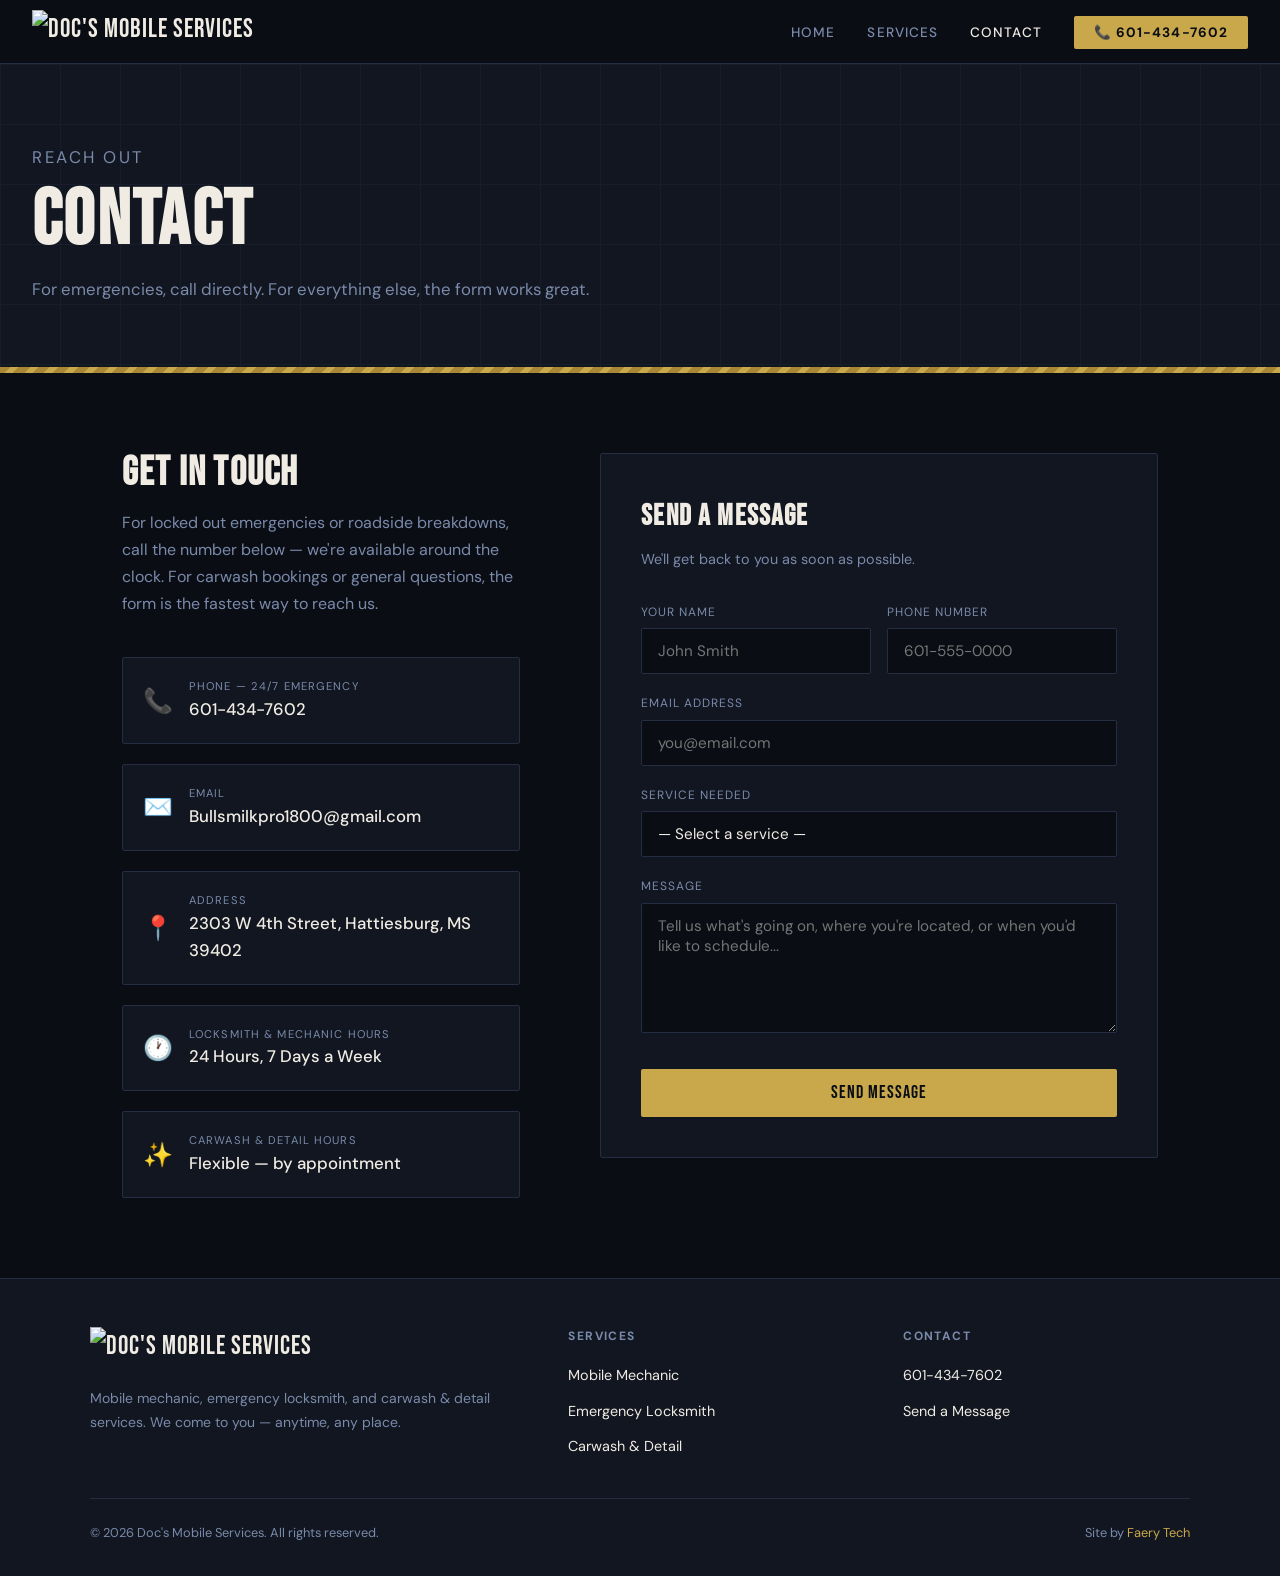
==== contact.html @ c65fbb54 "initial commit" ====
<!DOCTYPE html>
<html lang="en">
<head>
  <meta charset="UTF-8" />
  <meta name="viewport" content="width=device-width, initial-scale=1.0" />
  <title>Contact | Doc's Mobile Services</title>
  <meta name="description" content="Get in touch with Doc's Mobile Services. Call 601-434-7602 for emergency locksmith or mobile mechanic services, or send a message for carwash and detail bookings." />

  <meta property="og:title" content="Contact | Doc's Mobile Services" />
  <meta property="og:description" content="Call 601-434-7602 or send a message. Mobile mechanic, locksmith, and carwash services — anytime, any place." />
  <meta property="og:type" content="website" />

  <link rel="canonical" href="https://mobiledoc.com/contact.html" />
  <link rel="stylesheet" href="styles.css" />
</head>
<body>

  <!-- =====================================================
       NAVBAR
  ===================================================== -->
  <nav class="navbar">
    <a href="index.html" class="nav-logo">
      <img src="Images/mobiledoclogo.png" alt="Doc's Mobile Services" />
    </a>
    <ul class="nav-links">
      <li><a href="index.html">Home</a></li>
      <li><a href="services.html">Services</a></li>
      <li><a href="contact.html" class="active">Contact</a></li>
      <li><a href="tel:6014347602" class="nav-cta">📞 601-434-7602</a></li>
    </ul>
    <button class="nav-toggle" id="nav-toggle" aria-label="Toggle menu">
      <span></span><span></span><span></span>
    </button>
  </nav>

  <nav class="mobile-nav" id="mobile-nav">
    <a href="index.html">Home</a>
    <a href="services.html">Services</a>
    <a href="contact.html">Contact</a>
    <a href="tel:6014347602" class="mobile-cta">📞 Call Now — 601-434-7602</a>
  </nav>

  <!-- =====================================================
       PAGE HERO
  ===================================================== -->
  <section class="page-hero">
    <div class="page-hero-inner">
      <p class="section-label">Reach Out</p>
      <h1>CONTACT</h1>
      <p>For emergencies, call directly. For everything else, the form works great.</p>
    </div>
  </section>

  <div class="stripe-accent"></div>

  <!-- =====================================================
       CONTACT LAYOUT
  ===================================================== -->
  <div class="contact-layout">

    <!-- Left: contact info -->
    <div class="contact-info">
      <h2>GET IN TOUCH</h2>
      <p>
        For locked out emergencies or roadside breakdowns, call the number below —
        we're available around the clock. For carwash bookings or general questions,
        the form is the fastest way to reach us.
      </p>

      <div class="contact-method">

        <a href="tel:6014347602" class="contact-item">
          <span class="icon">📞</span>
          <div class="contact-detail">
            <span class="contact-label">Phone — 24/7 Emergency</span>
            <span class="contact-value">601-434-7602</span>
          </div>
        </a>

        <a href="mailto:Bullsmilkpro1800@gmail.com" class="contact-item">
          <span class="icon">✉️</span>
          <div class="contact-detail">
            <span class="contact-label">Email</span>
            <span class="contact-value">Bullsmilkpro1800@gmail.com</span>
          </div>
        </a>

        <div class="contact-item">
          <span class="icon">📍</span>
          <div class="contact-detail">
            <span class="contact-label">Address</span>
            <span class="contact-value">2303 W 4th Street, Hattiesburg, MS 39402</span>
          </div>
        </div>

        <div class="contact-item">
          <span class="icon">🕐</span>
          <div class="contact-detail">
            <span class="contact-label">Locksmith & Mechanic Hours</span>
            <span class="contact-value">24 Hours, 7 Days a Week</span>
          </div>
        </div>

        <div class="contact-item">
          <span class="icon">✨</span>
          <div class="contact-detail">
            <span class="contact-label">Carwash & Detail Hours</span>
            <span class="contact-value">Flexible — by appointment</span>
          </div>
        </div>

      </div>
    </div>

    <!-- Right: contact form -->
    <div class="contact-form-wrap">
      <h3>SEND A MESSAGE</h3>
      <p class="form-sub">We'll get back to you as soon as possible.</p>

      <form id="contact-form">
        <!-- Web3Forms access key — replace with Doc's key once generated -->
        <input type="hidden" name="access_key" value="ACCESS_KEY_HERE" />
        <input type="hidden" name="subject" value="New message — Doc's Mobile Services" />
        <input type="checkbox" name="botcheck" style="display:none;" />

        <div class="form-row">
          <div class="form-group">
            <label for="name">Your Name</label>
            <input type="text" id="name" name="name" placeholder="John Smith" required />
          </div>
          <div class="form-group">
            <label for="phone">Phone Number</label>
            <input type="tel" id="phone" name="phone" placeholder="601-555-0000" />
          </div>
        </div>

        <div class="form-group">
          <label for="email">Email Address</label>
          <input type="email" id="email" name="email" placeholder="you@email.com" />
        </div>

        <div class="form-group">
          <label for="service">Service Needed</label>
          <select id="service" name="service">
            <option value="">— Select a service —</option>
            <option value="flat">Mobile Flat Repair</option>
            <option value="mechanic">Mobile Mechanic / Repair</option>
            <option value="tow">Towing Service</option>
            <option value="junk">Junk Car Buyout</option>
            <option value="locksmith">Emergency Locksmith</option>
            <option value="carwash">Carwash & Detail</option>
            <option value="other">Other / Not Sure</option>
          </select>
        </div>

        <div class="form-group">
          <label for="message">Message</label>
          <textarea id="message" name="message" placeholder="Tell us what's going on, where you're located, or when you'd like to schedule..." required></textarea>
        </div>

        <button type="submit" class="btn-primary form-submit">Send Message</button>

        <div class="form-success" id="form-success">
          ✓ Message sent! We'll be in touch soon. For emergencies, call 601-434-7602.
        </div>
      </form>
    </div>

  </div>

  <!-- =====================================================
       FOOTER
  ===================================================== -->
  <footer class="footer">
    <div class="footer-inner">
      <div class="footer-brand">
        <div class="nav-logo"><img src="Images/mobiledoclogo.png" alt="Doc's Mobile Services" /></div>
        <p>Mobile mechanic, emergency locksmith, and carwash & detail services. We come to you — anytime, any place.</p>
      </div>
      <div class="footer-col">
        <h4>Services</h4>
        <ul>
          <li><a href="services.html#mechanic">Mobile Mechanic</a></li>
          <li><a href="services.html#locksmith">Emergency Locksmith</a></li>
          <li><a href="services.html#carwash">Carwash & Detail</a></li>
        </ul>
      </div>
      <div class="footer-col">
        <h4>Contact</h4>
        <ul>
          <li><a href="tel:6014347602">601-434-7602</a></li>
          <li><a href="contact.html">Send a Message</a></li>
        </ul>
      </div>
    </div>
    <div class="footer-bottom">
      <p>© 2026 Doc's Mobile Services. All rights reserved.</p>
      <p>Site by <a href="https://faerytech.net" target="_blank">Faery Tech</a></p>
    </div>
  </footer>

  <script src="main.js"></script>
</body>
</html>
---- styles.css ----
/* ============================================================
   DOC'S MOBILE SERVICES — Main Stylesheet
   Flat file structure, no inline CSS
   Fonts: Bebas Neue (headings) + DM Sans (body)
   ============================================================ */

@import url('https://fonts.googleapis.com/css2?family=Bebas+Neue&family=DM+Sans:wght@300;400;500;700&display=swap');

/* ============================================================
   CSS VARIABLES
   ============================================================ */
:root {
  --black:      #0a0d14;
  --dark:       #111620;
  --card:       #181e2e;
  --border:     #252d42;
  --amber:      #c9a84c;   /* logo gold */
  --amber-dark: #a88836;
  --white:      #f0ece4;
  --muted:      #7a8aaa;
  --font-head:  'Bebas Neue', sans-serif;
  --font-body:  'DM Sans', sans-serif;
}

/* ============================================================
   RESET & BASE
   ============================================================ */
*, *::before, *::after {
  box-sizing: border-box;
  margin: 0;
  padding: 0;
}

html {
  scroll-behavior: smooth;
}

body {
  background-color: var(--black);
  color: var(--white);
  font-family: var(--font-body);
  font-size: 1rem;
  line-height: 1.6;
  overflow-x: hidden;
}

img {
  max-width: 100%;
  display: block;
}

a {
  color: inherit;
  text-decoration: none;
}

ul {
  list-style: none;
}

/* ============================================================
   DIAGONAL STRIPE UTILITY (caution-tape motif)
   ============================================================ */
.stripe-accent {
  background: repeating-linear-gradient(
    -45deg,
    var(--amber),
    var(--amber) 6px,
    var(--amber-dark) 6px,
    var(--amber-dark) 14px
  );
  height: 6px;
  width: 100%;
}

/* ============================================================
   NAVBAR
   ============================================================ */
.navbar {
  position: sticky;
  top: 0;
  z-index: 100;
  background-color: var(--black);
  border-bottom: 1px solid var(--border);
  padding: 0 2rem;
  display: flex;
  align-items: center;
  justify-content: space-between;
  height: 64px;
}

.nav-logo {
  font-family: var(--font-head);
  font-size: 1.6rem;
  letter-spacing: 0.04em;
  color: var(--white);
  display: flex;
  align-items: center;
  gap: 0.5rem;
}

.nav-logo img {
  height: 44px;
  width: auto;
  object-fit: contain;
}

.nav-logo span.accent {
  color: var(--amber);
}

.nav-links {
  display: flex;
  gap: 2rem;
  align-items: center;
}

.nav-links a {
  font-size: 0.85rem;
  font-weight: 500;
  letter-spacing: 0.08em;
  text-transform: uppercase;
  color: var(--muted);
  transition: color 0.2s;
}

.nav-links a:hover,
.nav-links a.active {
  color: var(--white);
}

.nav-cta {
  background-color: var(--amber);
  color: var(--black) !important;
  padding: 0.5rem 1.25rem;
  font-weight: 700 !important;
  border-radius: 2px;
}

.nav-cta:hover {
  background-color: var(--amber-dark);
  color: var(--black) !important;
}

/* Mobile nav toggle */
.nav-toggle {
  display: none;
  flex-direction: column;
  gap: 5px;
  cursor: pointer;
  padding: 4px;
  background: none;
  border: none;
}

.nav-toggle span {
  display: block;
  width: 24px;
  height: 2px;
  background: var(--white);
  transition: all 0.3s;
}

/* Mobile nav open state */
.nav-toggle.open span:nth-child(1) { transform: translateY(7px) rotate(45deg); }
.nav-toggle.open span:nth-child(2) { opacity: 0; }
.nav-toggle.open span:nth-child(3) { transform: translateY(-7px) rotate(-45deg); }

.mobile-nav {
  display: none;
  flex-direction: column;
  position: fixed;
  top: 64px;
  left: 0;
  width: 100%;
  background: var(--dark);
  border-bottom: 2px solid var(--amber);
  padding: 1.5rem 2rem;
  gap: 1.25rem;
  z-index: 99;
}

.mobile-nav a {
  font-size: 1rem;
  font-weight: 500;
  text-transform: uppercase;
  letter-spacing: 0.08em;
  color: var(--white);
}

.mobile-nav a.mobile-cta {
  color: var(--amber);
  font-weight: 700;
}

.mobile-nav.open {
  display: flex;
}

/* ============================================================
   HERO
   ============================================================ */
.hero {
  position: relative;
  min-height: 90vh;
  display: flex;
  align-items: center;
  background-color: var(--dark);
  overflow: hidden;
}

/* Grid texture overlay */
.hero::before {
  content: '';
  position: absolute;
  inset: 0;
  background-image:
    linear-gradient(var(--border) 1px, transparent 1px),
    linear-gradient(90deg, var(--border) 1px, transparent 1px);
  background-size: 60px 60px;
  opacity: 0.35;
}

/* Navy gradient overlay */
.hero::after {
  content: '';
  position: absolute;
  bottom: -80px;
  right: -80px;
  width: 500px;
  height: 500px;
  background: radial-gradient(circle, rgba(30,58,110,0.35) 0%, transparent 70%);
  pointer-events: none;
}

.hero-inner {
  position: relative;
  z-index: 1;
  max-width: 900px;
  padding: 4rem 2rem;
}

.hero-badge {
  display: inline-flex;
  align-items: center;
  gap: 0.5rem;
  background: rgba(245,166,35,0.12);
  border: 1px solid var(--amber);
  color: var(--amber);
  font-size: 0.75rem;
  font-weight: 700;
  letter-spacing: 0.12em;
  text-transform: uppercase;
  padding: 0.35rem 0.9rem;
  border-radius: 2px;
  margin-bottom: 1.5rem;
}

.hero-badge::before {
  content: '';
  width: 8px;
  height: 8px;
  border-radius: 50%;
  background: var(--amber);
  animation: pulse 2s infinite;
}

@keyframes pulse {
  0%, 100% { opacity: 1; }
  50% { opacity: 0.3; }
}

.hero h1 {
  font-family: var(--font-head);
  font-size: clamp(3.5rem, 9vw, 7.5rem);
  line-height: 0.95;
  letter-spacing: 0.02em;
  margin-bottom: 1.5rem;
}

.hero h1 .line-amber {
  color: var(--amber);
}

.hero-sub {
  font-size: 1.15rem;
  color: var(--muted);
  max-width: 480px;
  margin-bottom: 2.5rem;
  font-weight: 300;
}

.hero-actions {
  display: flex;
  gap: 1rem;
  flex-wrap: wrap;
  align-items: center;
}

.btn-primary {
  display: inline-flex;
  align-items: center;
  gap: 0.5rem;
  background-color: var(--amber);
  color: var(--black);
  font-family: var(--font-head);
  font-size: 1.15rem;
  letter-spacing: 0.06em;
  padding: 0.85rem 2rem;
  border-radius: 2px;
  transition: background-color 0.2s, transform 0.15s;
  border: none;
  cursor: pointer;
}

.btn-primary:hover {
  background-color: var(--amber-dark);
  transform: translateY(-2px);
}

.btn-secondary {
  display: inline-flex;
  align-items: center;
  gap: 0.5rem;
  border: 1px solid var(--border);
  color: var(--white);
  font-size: 0.9rem;
  font-weight: 500;
  padding: 0.85rem 1.75rem;
  border-radius: 2px;
  transition: border-color 0.2s, color 0.2s;
}

.btn-secondary:hover {
  border-color: var(--amber);
  color: var(--amber);
}

.hero-phone {
  margin-top: 3rem;
  padding-top: 2rem;
  border-top: 1px solid var(--border);
  display: flex;
  align-items: baseline;
  gap: 1rem;
  flex-wrap: wrap;
}

.hero-phone .label {
  font-size: 0.75rem;
  text-transform: uppercase;
  letter-spacing: 0.12em;
  color: var(--muted);
}

.hero-phone a {
  font-family: var(--font-head);
  font-size: clamp(2rem, 5vw, 3.2rem);
  letter-spacing: 0.04em;
  color: var(--amber);
  transition: color 0.2s;
}

.hero-phone a:hover {
  color: var(--white);
}

/* ============================================================
   SERVICES STRIP (homepage quick-view)
   ============================================================ */
.services-strip {
  background-color: var(--black);
  padding: 5rem 2rem;
}

.section-label {
  font-size: 0.75rem;
  text-transform: uppercase;
  letter-spacing: 0.15em;
  color: var(--amber);
  margin-bottom: 0.75rem;
}

.section-title {
  font-family: var(--font-head);
  font-size: clamp(2rem, 5vw, 3.5rem);
  letter-spacing: 0.03em;
  margin-bottom: 3rem;
  line-height: 1;
}

.services-grid {
  display: grid;
  grid-template-columns: repeat(auto-fit, minmax(280px, 1fr));
  gap: 1.5px;
  background-color: var(--border);
  border: 1px solid var(--border);
}

.service-card {
  background-color: var(--dark);
  padding: 2.5rem 2rem;
  transition: background-color 0.25s;
  position: relative;
  overflow: hidden;
}

.service-card::after {
  content: '';
  position: absolute;
  bottom: 0;
  left: 0;
  width: 0;
  height: 3px;
  background: var(--amber);
  transition: width 0.3s ease;
}

.service-card:hover {
  background-color: var(--card);
}

.service-card:hover::after {
  width: 100%;
}

.service-icon {
  font-size: 2.5rem;
  margin-bottom: 1.25rem;
  display: block;
}

.service-card h3 {
  font-family: var(--font-head);
  font-size: 1.6rem;
  letter-spacing: 0.04em;
  margin-bottom: 0.75rem;
}

.service-card p {
  color: var(--muted);
  font-size: 0.9rem;
  line-height: 1.6;
}

.service-card .tag {
  display: inline-block;
  margin-top: 1.25rem;
  font-size: 0.7rem;
  font-weight: 700;
  text-transform: uppercase;
  letter-spacing: 0.1em;
  color: var(--amber);
  border: 1px solid color-mix(in srgb, var(--amber) 30%, transparent);
  padding: 0.25rem 0.6rem;
  border-radius: 2px;
}

/* ============================================================
   WHY SECTION
   ============================================================ */
.why-section {
  padding: 5rem 2rem;
  background-color: var(--dark);
}

.why-inner {
  max-width: 1100px;
  margin: 0 auto;
  display: grid;
  grid-template-columns: 1fr 1fr;
  gap: 4rem;
  align-items: center;
}

.why-text .section-title {
  margin-bottom: 1.5rem;
}

.why-text p {
  color: var(--muted);
  margin-bottom: 2rem;
  font-size: 1rem;
  line-height: 1.75;
}

.why-stats {
  display: grid;
  grid-template-columns: 1fr 1fr;
  gap: 1.5rem;
}

.stat-box {
  background: var(--card);
  border: 1px solid var(--border);
  padding: 1.5rem;
  border-radius: 2px;
}

.stat-box .number {
  font-family: var(--font-head);
  font-size: 2.5rem;
  color: var(--amber);
  letter-spacing: 0.04em;
  line-height: 1;
  margin-bottom: 0.25rem;
}

.stat-box .stat-label {
  font-size: 0.8rem;
  color: var(--muted);
  text-transform: uppercase;
  letter-spacing: 0.08em;
}

/* ============================================================
   CTA BAND
   ============================================================ */
.cta-band {
  background-color: var(--amber);
  padding: 3.5rem 2rem;
  text-align: center;
}

.cta-band h2 {
  font-family: var(--font-head);
  font-size: clamp(2rem, 5vw, 3.5rem);
  color: var(--black);
  letter-spacing: 0.03em;
  margin-bottom: 0.5rem;
}

.cta-band p {
  color: rgba(0,0,0,0.6);
  margin-bottom: 1.75rem;
}

.btn-dark {
  display: inline-flex;
  align-items: center;
  gap: 0.5rem;
  background-color: var(--black);
  color: var(--white);
  font-family: var(--font-head);
  font-size: 1.2rem;
  letter-spacing: 0.06em;
  padding: 0.9rem 2.25rem;
  border-radius: 2px;
  transition: background-color 0.2s;
  border: none;
  cursor: pointer;
}

.btn-dark:hover {
  background-color: #222;
}

/* ============================================================
   SERVICES PAGE — Full Cards
   ============================================================ */
.page-hero {
  background-color: var(--dark);
  padding: 5rem 2rem 4rem;
  position: relative;
  overflow: hidden;
}

.page-hero::before {
  content: '';
  position: absolute;
  inset: 0;
  background-image:
    linear-gradient(var(--border) 1px, transparent 1px),
    linear-gradient(90deg, var(--border) 1px, transparent 1px);
  background-size: 60px 60px;
  opacity: 0.3;
}

.page-hero-inner {
  position: relative;
  z-index: 1;
  max-width: 700px;
}

.page-hero h1 {
  font-family: var(--font-head);
  font-size: clamp(2.5rem, 6vw, 5rem);
  line-height: 1;
  letter-spacing: 0.03em;
  margin-bottom: 1rem;
}

.page-hero p {
  color: var(--muted);
  font-size: 1.05rem;
}

.services-full {
  padding: 5rem 2rem;
  max-width: 1100px;
  margin: 0 auto;
  display: flex;
  flex-direction: column;
  gap: 3rem;
}

.service-full-card {
  background-color: var(--dark);
  border: 1px solid var(--border);
  border-left: 4px solid var(--amber);
  padding: 2.5rem;
  display: grid;
  grid-template-columns: 80px 1fr;
  gap: 2rem;
  align-items: start;
  transition: border-color 0.2s;
}

.service-full-card:hover {
  border-left-color: var(--white);
}

.service-full-icon {
  font-size: 3rem;
  text-align: center;
}

.service-full-card h2 {
  font-family: var(--font-head);
  font-size: 2rem;
  letter-spacing: 0.04em;
  margin-bottom: 0.5rem;
}

.service-full-card .sub {
  font-size: 0.8rem;
  text-transform: uppercase;
  letter-spacing: 0.1em;
  color: var(--amber);
  margin-bottom: 1rem;
}

.service-full-card p {
  color: var(--muted);
  margin-bottom: 1.5rem;
  line-height: 1.7;
}

.service-features {
  display: flex;
  flex-wrap: wrap;
  gap: 0.5rem;
}

.feature-tag {
  background: color-mix(in srgb, var(--amber) 10%, transparent);
  border: 1px solid color-mix(in srgb, var(--amber) 25%, transparent);
  color: var(--amber);
  font-size: 0.75rem;
  font-weight: 500;
  padding: 0.3rem 0.7rem;
  border-radius: 2px;
  letter-spacing: 0.04em;
}

/* ============================================================
   CONTACT PAGE
   ============================================================ */
.contact-layout {
  max-width: 1100px;
  margin: 0 auto;
  padding: 5rem 2rem;
  display: grid;
  grid-template-columns: 1fr 1.4fr;
  gap: 5rem;
  align-items: start;
}

.contact-info h2 {
  font-family: var(--font-head);
  font-size: 2.5rem;
  letter-spacing: 0.03em;
  margin-bottom: 1rem;
  line-height: 1;
}

.contact-info p {
  color: var(--muted);
  margin-bottom: 2.5rem;
  line-height: 1.7;
}

.contact-method {
  display: flex;
  flex-direction: column;
  gap: 1.25rem;
}

.contact-item {
  display: flex;
  align-items: center;
  gap: 1rem;
  padding: 1.25rem;
  background: var(--dark);
  border: 1px solid var(--border);
  border-radius: 2px;
  text-decoration: none;
  transition: border-color 0.2s;
}

.contact-item:hover {
  border-color: var(--amber);
}

.contact-item .icon {
  font-size: 1.5rem;
  flex-shrink: 0;
}

.contact-item .contact-detail {
  display: flex;
  flex-direction: column;
}

.contact-item .contact-label {
  font-size: 0.7rem;
  text-transform: uppercase;
  letter-spacing: 0.1em;
  color: var(--muted);
}

.contact-item .contact-value {
  font-size: 1.05rem;
  font-weight: 500;
}

/* Form */
.contact-form-wrap {
  background: var(--dark);
  border: 1px solid var(--border);
  padding: 2.5rem;
  border-radius: 2px;
}

.contact-form-wrap h3 {
  font-family: var(--font-head);
  font-size: 1.8rem;
  letter-spacing: 0.04em;
  margin-bottom: 0.5rem;
}

.contact-form-wrap .form-sub {
  color: var(--muted);
  font-size: 0.9rem;
  margin-bottom: 2rem;
}

.form-group {
  margin-bottom: 1.25rem;
}

.form-group label {
  display: block;
  font-size: 0.75rem;
  text-transform: uppercase;
  letter-spacing: 0.08em;
  color: var(--muted);
  margin-bottom: 0.4rem;
}

.form-group input,
.form-group select,
.form-group textarea {
  width: 100%;
  background: var(--black);
  border: 1px solid var(--border);
  color: var(--white);
  font-family: var(--font-body);
  font-size: 0.95rem;
  padding: 0.75rem 1rem;
  border-radius: 2px;
  outline: none;
  transition: border-color 0.2s;
  appearance: none;
}

.form-group input:focus,
.form-group select:focus,
.form-group textarea:focus {
  border-color: var(--amber);
}

.form-group textarea {
  resize: vertical;
  min-height: 130px;
}

.form-group select option {
  background: var(--dark);
}

.form-row {
  display: grid;
  grid-template-columns: 1fr 1fr;
  gap: 1rem;
}

.form-submit {
  width: 100%;
  margin-top: 0.5rem;
  font-size: 1.1rem;
  justify-content: center;
}

.form-success {
  display: none;
  background: color-mix(in srgb, var(--amber) 10%, transparent);
  border: 1px solid var(--amber);
  color: var(--amber);
  padding: 1rem;
  text-align: center;
  border-radius: 2px;
  margin-top: 1rem;
}

/* ============================================================
   FOOTER
   ============================================================ */
.footer {
  background-color: var(--dark);
  border-top: 1px solid var(--border);
  padding: 3rem 2rem 2rem;
}

.footer-inner {
  max-width: 1100px;
  margin: 0 auto;
  display: grid;
  grid-template-columns: 1.5fr 1fr 1fr;
  gap: 3rem;
  margin-bottom: 2.5rem;
}

.footer-brand .nav-logo {
  margin-bottom: 1rem;
}

.footer-brand p {
  color: var(--muted);
  font-size: 0.875rem;
  line-height: 1.7;
}

.footer-col h4 {
  font-size: 0.75rem;
  text-transform: uppercase;
  letter-spacing: 0.12em;
  color: var(--muted);
  margin-bottom: 1rem;
}

.footer-col ul {
  display: flex;
  flex-direction: column;
  gap: 0.6rem;
}

.footer-col a {
  color: var(--white);
  font-size: 0.9rem;
  transition: color 0.2s;
}

.footer-col a:hover {
  color: var(--amber);
}

.footer-bottom {
  max-width: 1100px;
  margin: 0 auto;
  padding-top: 1.5rem;
  border-top: 1px solid var(--border);
  display: flex;
  justify-content: space-between;
  align-items: center;
  flex-wrap: wrap;
  gap: 1rem;
}

.footer-bottom p {
  font-size: 0.8rem;
  color: var(--muted);
}

.footer-bottom a {
  color: var(--amber);
  transition: opacity 0.2s;
}

.footer-bottom a:hover {
  opacity: 0.75;
}

/* ============================================================
   RESPONSIVE
   ============================================================ */
@media (max-width: 768px) {
  .nav-links { display: none; }
  .nav-toggle { display: flex; }

  .why-inner {
    grid-template-columns: 1fr;
    gap: 2.5rem;
  }

  .service-full-card {
    grid-template-columns: 1fr;
    gap: 1rem;
  }

  .contact-layout {
    grid-template-columns: 1fr;
    gap: 3rem;
  }

  .form-row {
    grid-template-columns: 1fr;
  }

  .footer-inner {
    grid-template-columns: 1fr;
    gap: 2rem;
  }

  .hero {
    min-height: auto;
  }

  .hero-inner {
    padding: 3rem 1.25rem;
  }
}
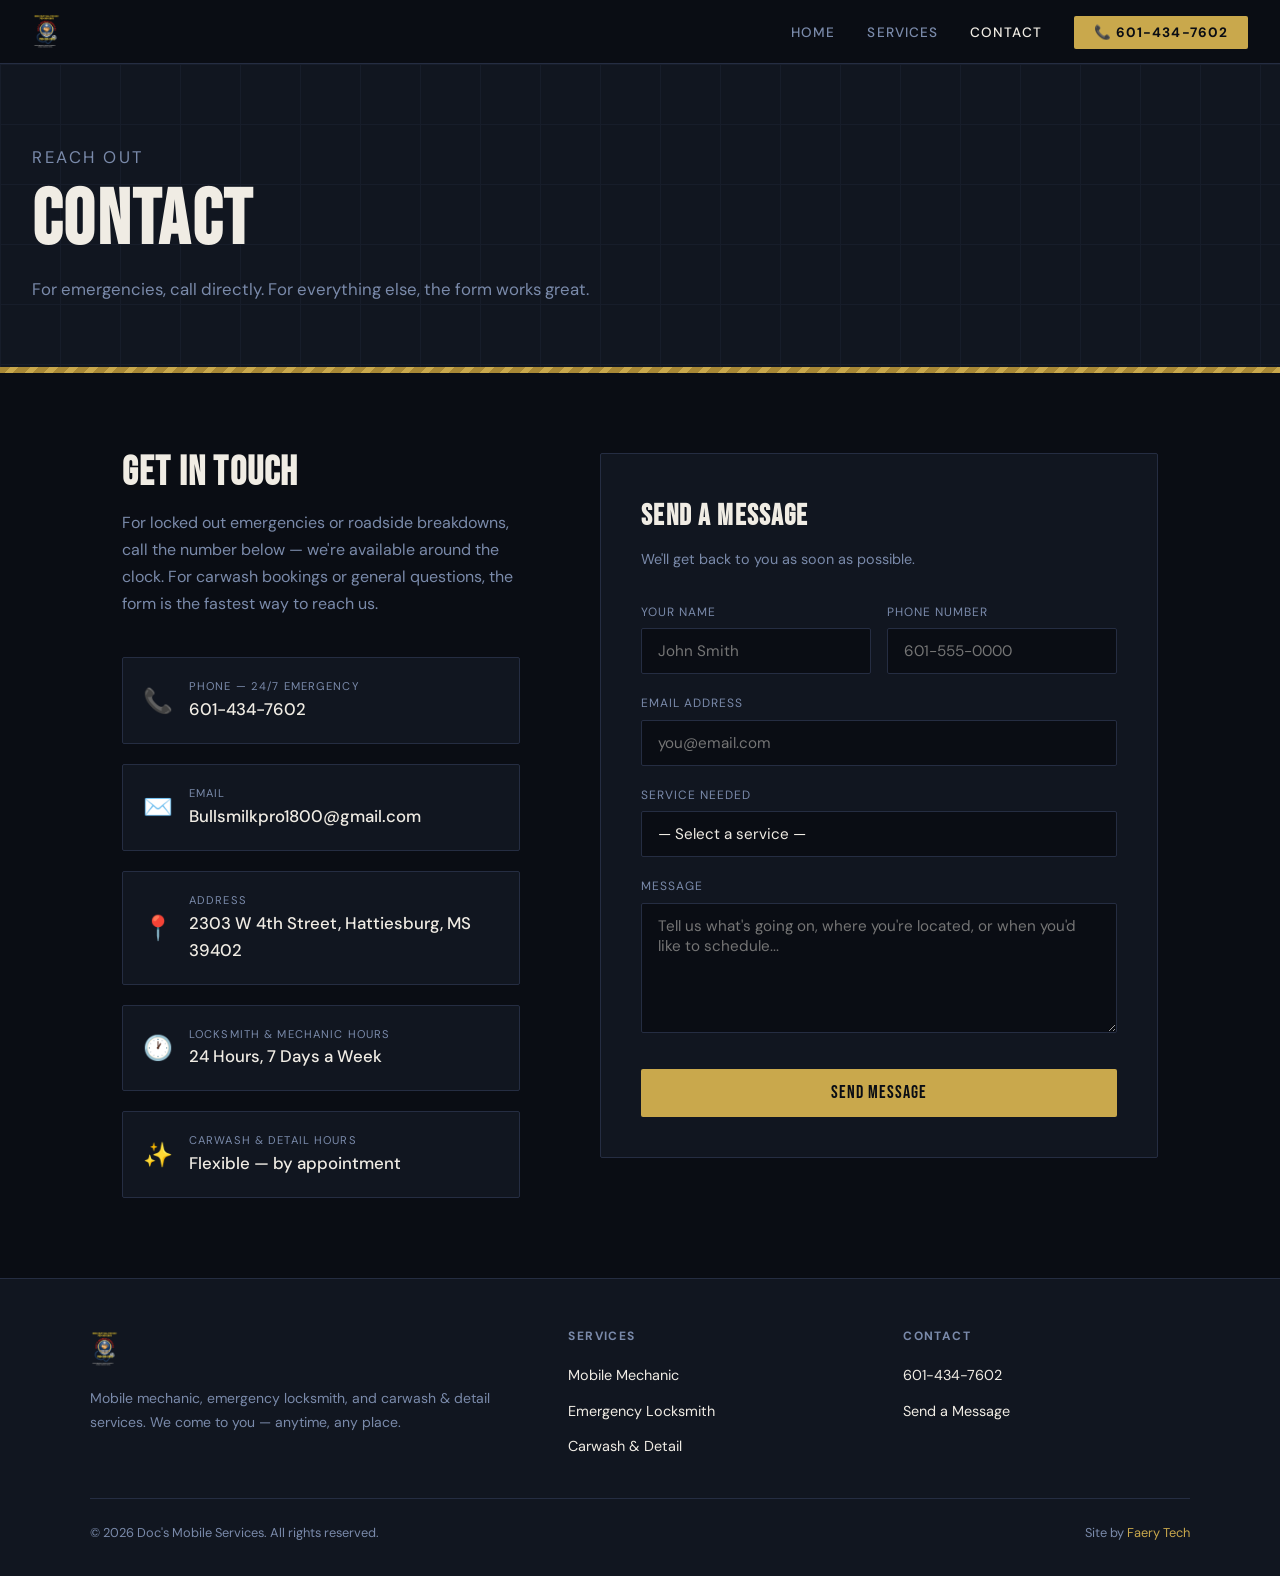
==== commit 31d61b82: "Logo" ====
--- a/contact.html
+++ b/contact.html
@@ -20,7 +20,7 @@
   ===================================================== -->
   <nav class="navbar">
     <a href="index.html" class="nav-logo">
-      <img src="Images/mobiledoclogo.png" alt="Doc's Mobile Services" />
+      <img src="mobiledoclogo.png" alt="Doc's Mobile Services" />
     </a>
     <ul class="nav-links">
       <li><a href="index.html">Home</a></li>
@@ -174,7 +174,7 @@
   <footer class="footer">
     <div class="footer-inner">
       <div class="footer-brand">
-        <div class="nav-logo"><img src="Images/mobiledoclogo.png" alt="Doc's Mobile Services" /></div>
+        <div class="nav-logo"><img src="mobiledoclogo.png" alt="Doc's Mobile Services" /></div>
         <p>Mobile mechanic, emergency locksmith, and carwash & detail services. We come to you — anytime, any place.</p>
       </div>
       <div class="footer-col">
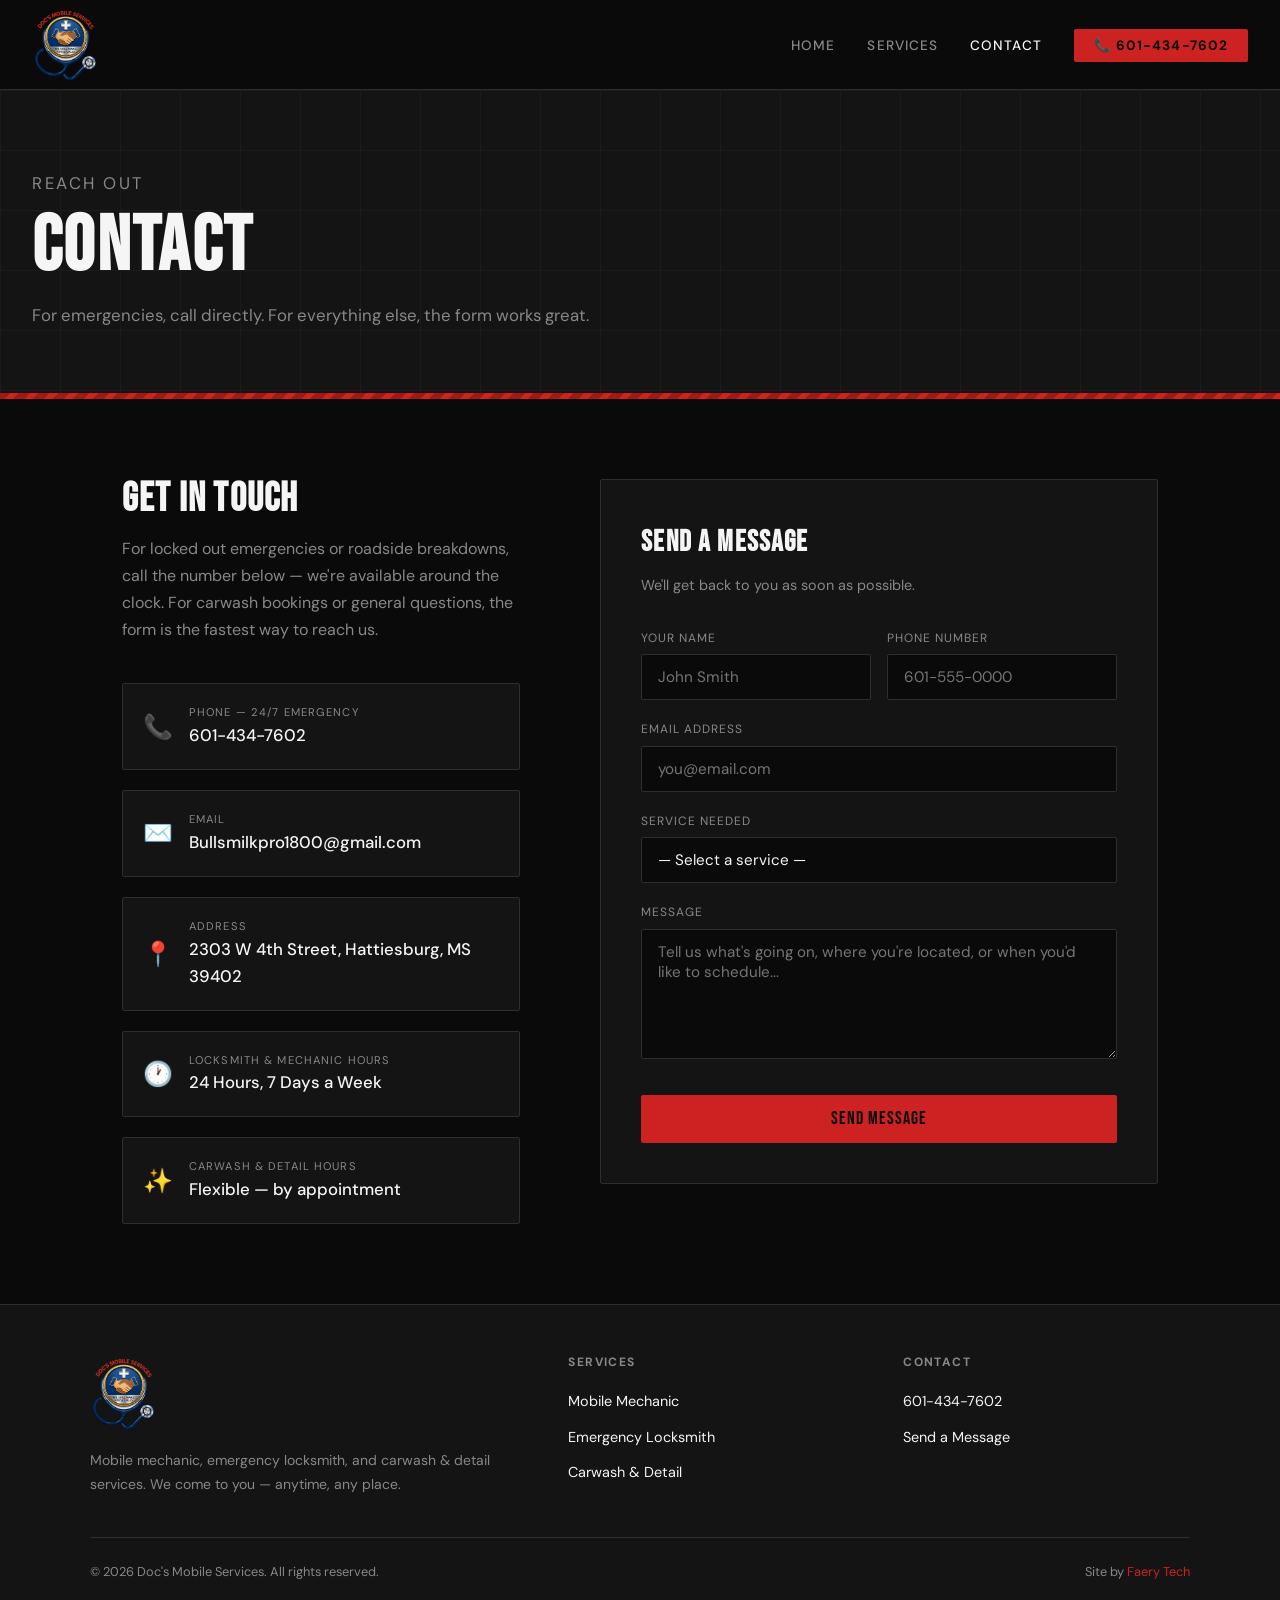
==== commit 86bac13c: "purchased and updated domain" ====
--- a/contact.html
+++ b/contact.html
@@ -10,7 +10,7 @@
   <meta property="og:description" content="Call 601-434-7602 or send a message. Mobile mechanic, locksmith, and carwash services — anytime, any place." />
   <meta property="og:type" content="website" />
 
-  <link rel="canonical" href="https://mobiledoc.com/contact.html" />
+  <link rel="canonical" href="https://mobile-doc.com/contact.html" />
   <link rel="stylesheet" href="styles.css" />
 </head>
 <body>
--- a/styles.css
+++ b/styles.css
@@ -10,14 +10,14 @@
    CSS VARIABLES
    ============================================================ */
 :root {
-  --black:      #0a0d14;
-  --dark:       #111620;
-  --card:       #181e2e;
-  --border:     #252d42;
-  --amber:      #c9a84c;   /* logo gold */
-  --amber-dark: #a88836;
-  --white:      #f0ece4;
-  --muted:      #7a8aaa;
+  --black:      #0a0a0a;
+  --dark:       #141414;
+  --card:       #1a1a1a;
+  --border:     #2e2e2e;
+  --amber:      #cc2222;   /* red */
+  --amber-dark: #a01818;
+  --white:      #f5f5f5;
+  --muted:      #888888;
   --font-head:  'Bebas Neue', sans-serif;
   --font-body:  'DM Sans', sans-serif;
 }
@@ -86,7 +86,7 @@
   display: flex;
   align-items: center;
   justify-content: space-between;
-  height: 64px;
+  height: 90px;
 }
 
 .nav-logo {
@@ -100,7 +100,7 @@
 }
 
 .nav-logo img {
-  height: 44px;
+  height: 80px;
   width: auto;
   object-fit: contain;
 }
@@ -170,7 +170,7 @@
   display: none;
   flex-direction: column;
   position: fixed;
-  top: 64px;
+  top: 90px;
   left: 0;
   width: 100%;
   background: var(--dark);
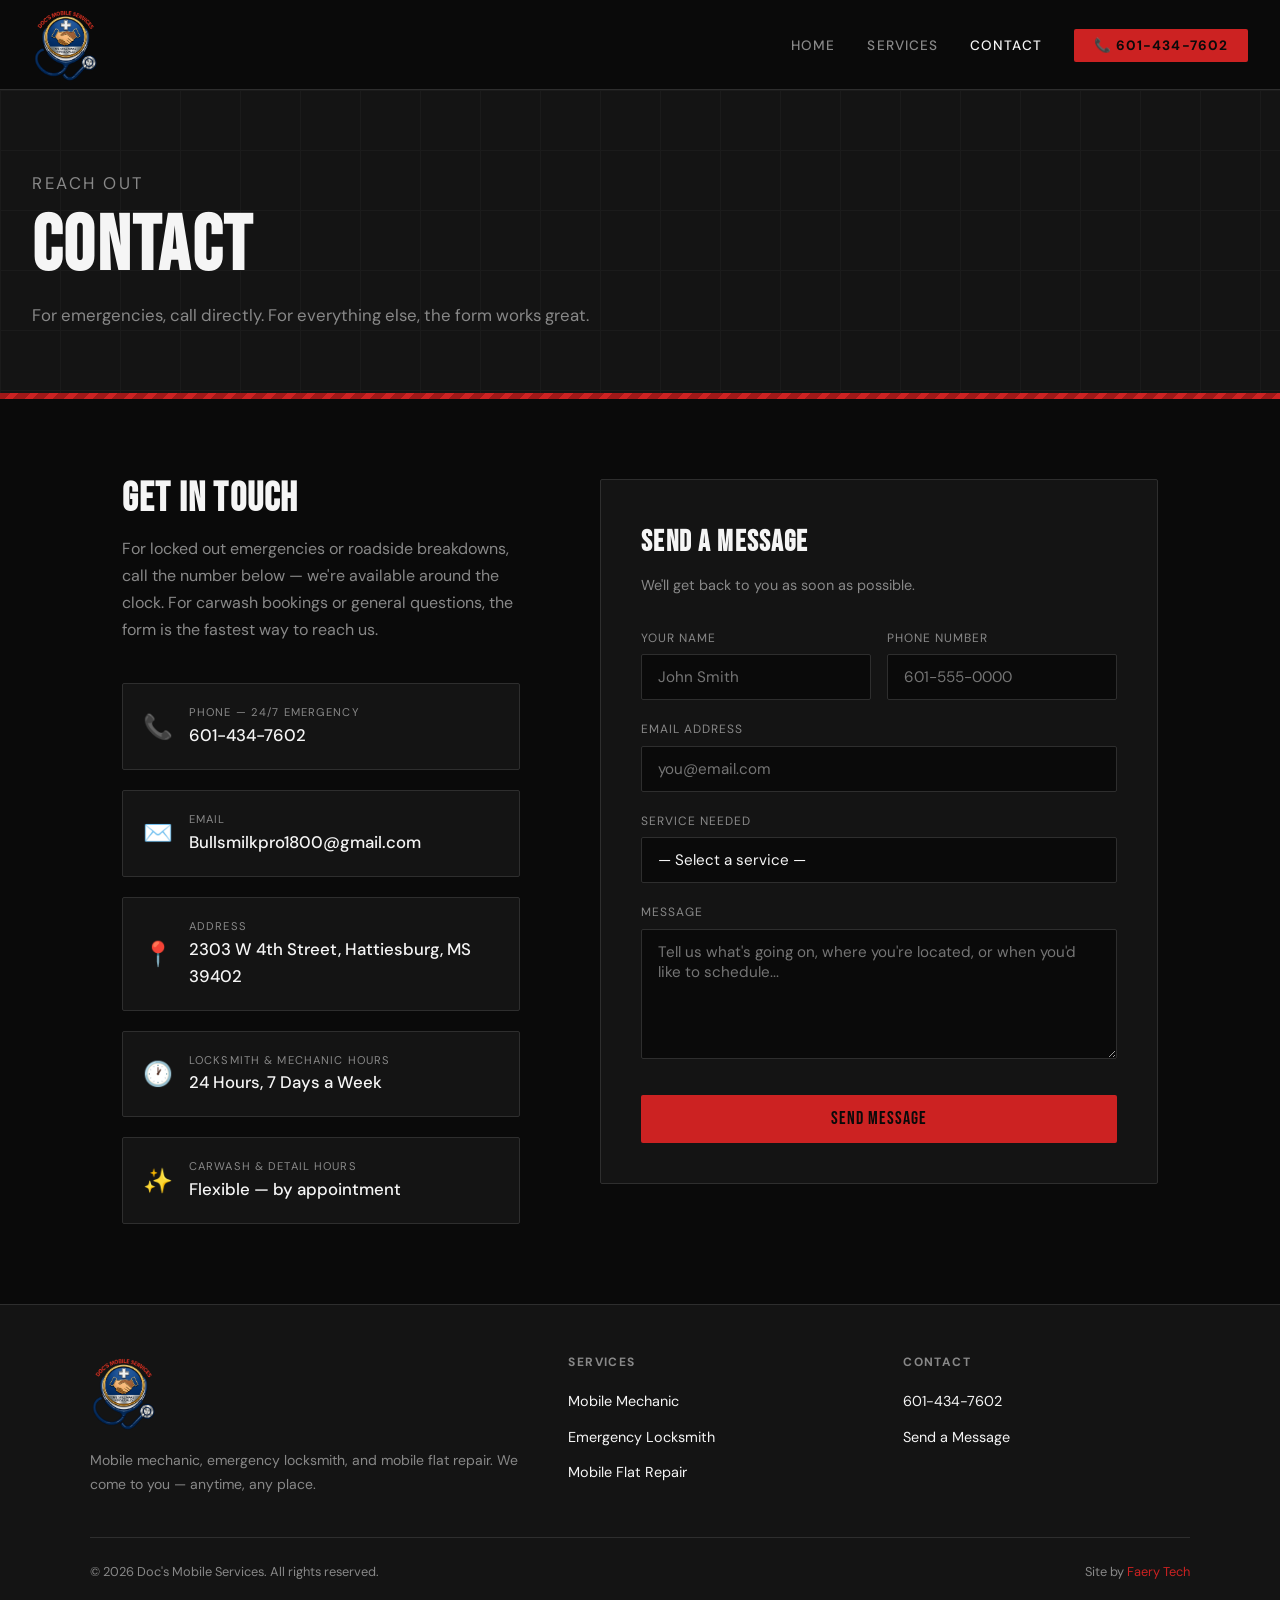
==== commit b688dc6c: "Create contact.html" ====
--- a/contact.html
+++ b/contact.html
@@ -117,11 +117,8 @@
       <h3>SEND A MESSAGE</h3>
       <p class="form-sub">We'll get back to you as soon as possible.</p>
 
-      <form id="contact-form">
-        <!-- Web3Forms access key — replace with Doc's key once generated -->
-        <input type="hidden" name="access_key" value="ACCESS_KEY_HERE" />
-        <input type="hidden" name="subject" value="New message — Doc's Mobile Services" />
-        <input type="checkbox" name="botcheck" style="display:none;" />
+      <form id="contact-form" action="https://formspree.io/f/xvzvnzej" method="POST">
+
 
         <div class="form-row">
           <div class="form-group">
@@ -175,14 +172,14 @@
     <div class="footer-inner">
       <div class="footer-brand">
         <div class="nav-logo"><img src="mobiledoclogo.png" alt="Doc's Mobile Services" /></div>
-        <p>Mobile mechanic, emergency locksmith, and carwash & detail services. We come to you — anytime, any place.</p>
+        <p>Mobile mechanic, emergency locksmith, and mobile flat repair. We come to you — anytime, any place.</p>
       </div>
       <div class="footer-col">
         <h4>Services</h4>
         <ul>
           <li><a href="services.html#mechanic">Mobile Mechanic</a></li>
           <li><a href="services.html#locksmith">Emergency Locksmith</a></li>
-          <li><a href="services.html#carwash">Carwash & Detail</a></li>
+          <li><a href="services.html#flatrepair">Mobile Flat Repair</a></li>
         </ul>
       </div>
       <div class="footer-col">
